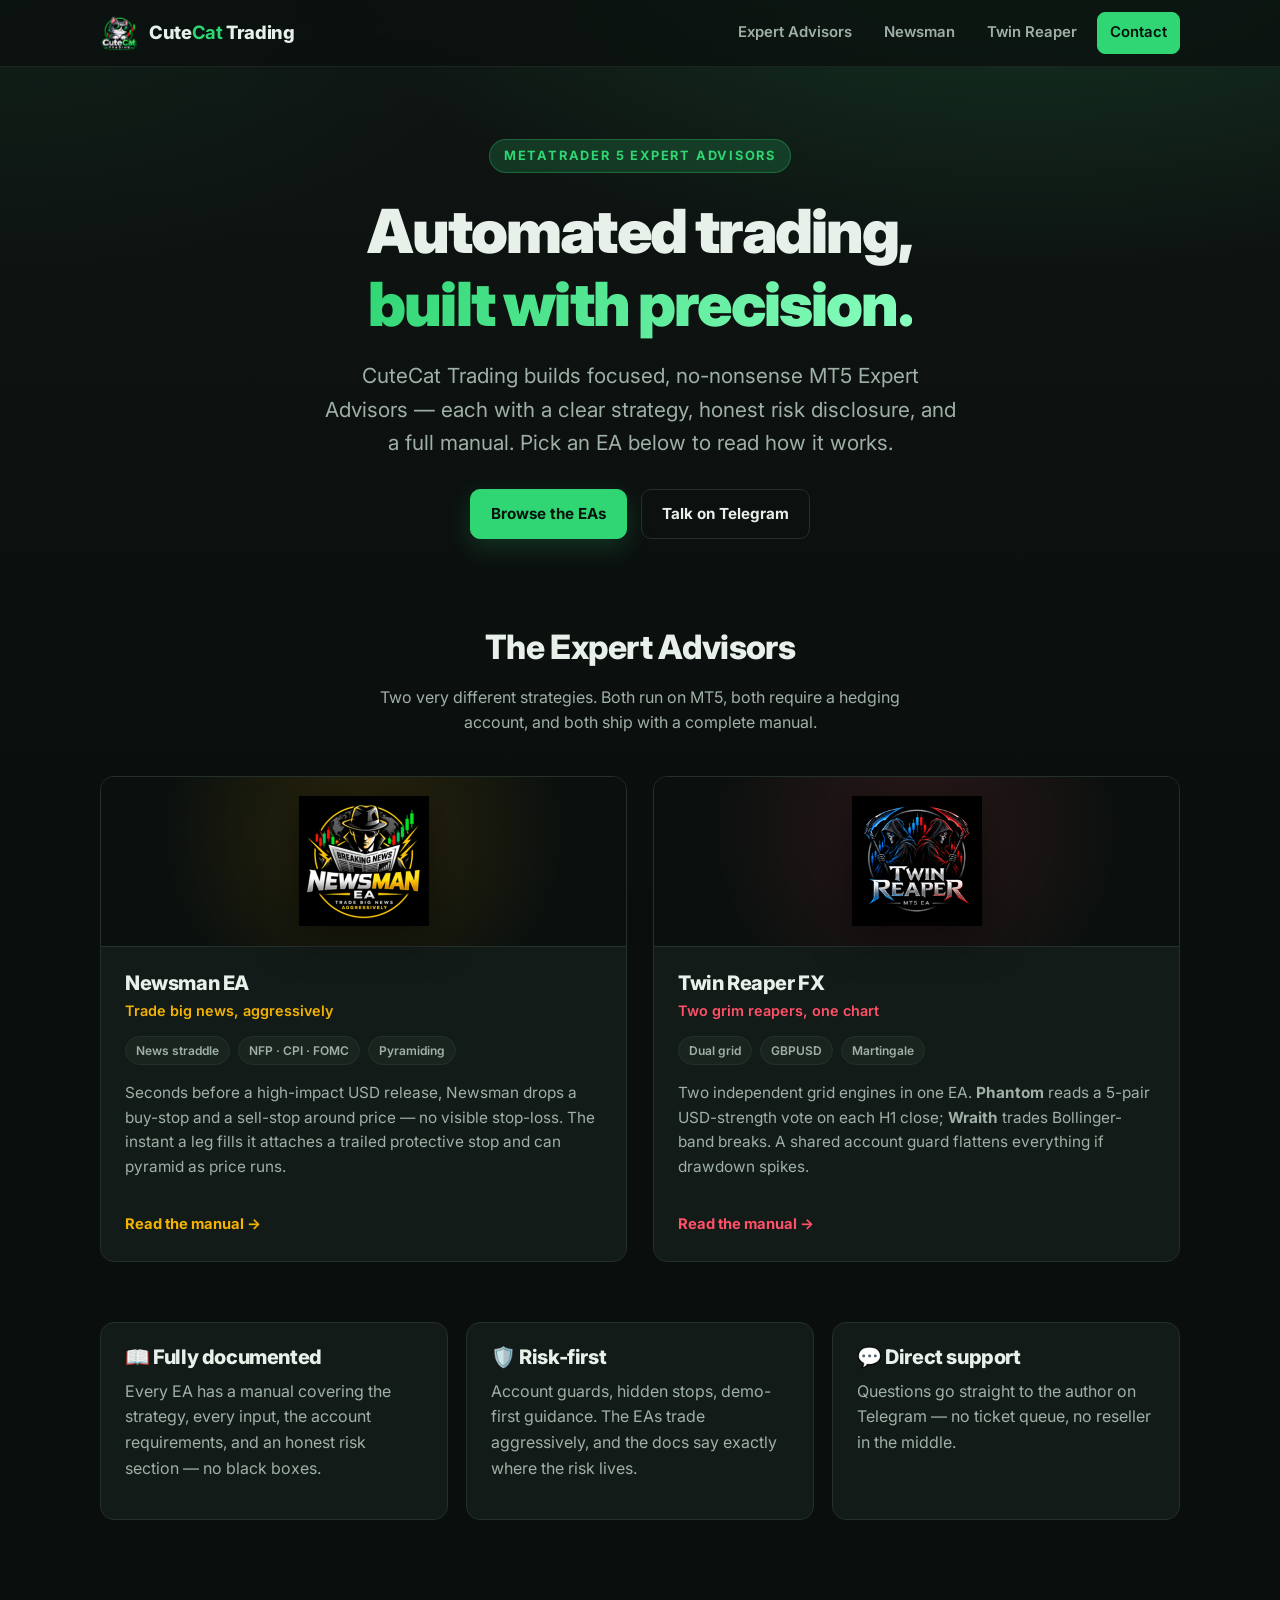
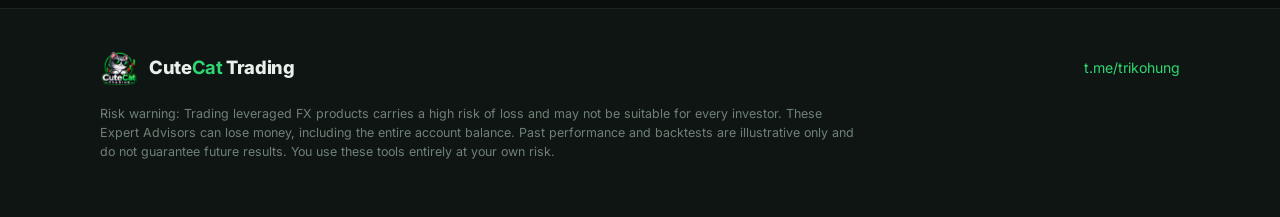
==== index.html @ 803fbd7a "init" ====
<!doctype html>
<html lang="en">
<head>
  <meta charset="utf-8">
  <meta name="viewport" content="width=device-width, initial-scale=1">
  <title>CuteCat Trading — MT5 Expert Advisors</title>
  <meta name="description" content="CuteCat Trading builds MetaTrader 5 Expert Advisors. Meet Newsman EA (news straddle) and Twin Reaper FX (dual grid engine).">
  <link rel="icon" href="assets/img/logo.png">
  <link rel="preconnect" href="https://fonts.googleapis.com">
  <link rel="preconnect" href="https://fonts.gstatic.com" crossorigin>
  <link href="https://fonts.googleapis.com/css2?family=Inter:wght@400;600;700;800;900&family=JetBrains+Mono:wght@400;600&display=swap" rel="stylesheet">
  <link rel="stylesheet" href="assets/css/styles.css">
</head>
<body>

  <header class="site-header">
    <div class="container nav">
      <a class="brand" href="index.html">
        <img src="assets/img/logo.png" alt="CuteCat Trading logo">
        <span>Cute<b>Cat</b> Trading</span>
      </a>
      <nav class="nav-links">
        <a href="#eas">Expert Advisors</a>
        <a href="newsman.html">Newsman</a>
        <a href="twin-reaper.html">Twin Reaper</a>
        <a class="cta" href="https://t.me/trikohung" target="_blank" rel="noopener">Contact</a>
      </nav>
    </div>
  </header>

  <main>
    <!-- Hero -->
    <section class="hero">
      <div class="container">
        <span class="eyebrow">MetaTrader 5 Expert Advisors</span>
        <h1>Automated trading,<br><span class="grad">built with precision.</span></h1>
        <p class="lead">
          CuteCat Trading builds focused, no-nonsense MT5 Expert Advisors — each with a
          clear strategy, honest risk disclosure, and a full manual. Pick an EA below to
          read how it works.
        </p>
        <div class="hero-actions">
          <a class="btn btn-primary" href="#eas">Browse the EAs</a>
          <a class="btn btn-ghost" href="https://t.me/trikohung" target="_blank" rel="noopener">Talk on Telegram</a>
        </div>
      </div>
    </section>

    <!-- EA grid -->
    <section class="section" id="eas">
      <div class="container">
        <div class="section-head">
          <h2>The Expert Advisors</h2>
          <p>Two very different strategies. Both run on MT5, both require a hedging account, and both ship with a complete manual.</p>
        </div>

        <div class="ea-grid">

          <!-- Newsman -->
          <a class="ea-card" href="newsman.html" style="--card-accent:#f5b301; --card-glow:rgba(245,179,1,0.14);">
            <div class="card-banner">
              <img src="assets/img/newsman.png" alt="Newsman EA emblem">
            </div>
            <div class="card-body">
              <h3>Newsman EA</h3>
              <div class="tagline" style="color:#f5b301;">Trade big news, aggressively</div>
              <div class="pill-row">
                <span class="pill">News straddle</span>
                <span class="pill">NFP · CPI · FOMC</span>
                <span class="pill">Pyramiding</span>
              </div>
              <p class="desc">
                Seconds before a high-impact USD release, Newsman drops a buy-stop and a
                sell-stop around price — no visible stop-loss. The instant a leg fills it
                attaches a trailed protective stop and can pyramid as price runs.
              </p>
              <div class="card-foot">
                <span class="read-more" style="color:#f5b301;">Read the manual →</span>
              </div>
            </div>
          </a>

          <!-- Twin Reaper -->
          <a class="ea-card" href="twin-reaper.html" style="--card-accent:#ff5168; --card-glow:rgba(255,81,104,0.14);">
            <div class="card-banner">
              <img src="assets/img/twin-reaper.png" alt="Twin Reaper FX emblem">
            </div>
            <div class="card-body">
              <h3>Twin Reaper FX</h3>
              <div class="tagline" style="color:#ff5168;">Two grim reapers, one chart</div>
              <div class="pill-row">
                <span class="pill">Dual grid</span>
                <span class="pill">GBPUSD</span>
                <span class="pill">Martingale</span>
              </div>
              <p class="desc">
                Two independent grid engines in one EA. <b>Phantom</b> reads a 5-pair
                USD-strength vote on each H1 close; <b>Wraith</b> trades Bollinger-band
                breaks. A shared account guard flattens everything if drawdown spikes.
              </p>
              <div class="card-foot">
                <span class="read-more" style="color:#ff5168;">Read the manual →</span>
              </div>
            </div>
          </a>

        </div>
      </div>
    </section>

    <!-- Why -->
    <section class="section" style="padding-top:12px;">
      <div class="container">
        <div class="grid-3">
          <div class="card">
            <h3>📖 Fully documented</h3>
            <p class="muted">Every EA has a manual covering the strategy, every input, the account requirements, and an honest risk section — no black boxes.</p>
          </div>
          <div class="card">
            <h3>🛡️ Risk-first</h3>
            <p class="muted">Account guards, hidden stops, demo-first guidance. The EAs trade aggressively, and the docs say exactly where the risk lives.</p>
          </div>
          <div class="card">
            <h3>💬 Direct support</h3>
            <p class="muted">Questions go straight to the author on Telegram — no ticket queue, no reseller in the middle.</p>
          </div>
        </div>
      </div>
    </section>
  </main>

  <footer class="site-footer">
    <div class="container">
      <div class="footer-inner">
        <a class="brand" href="index.html">
          <img src="assets/img/logo.png" alt="CuteCat Trading logo">
          <span>Cute<b>Cat</b> Trading</span>
        </a>
        <div class="muted">
          <a href="https://t.me/trikohung" target="_blank" rel="noopener">t.me/trikohung</a>
        </div>
      </div>
      <p class="footer-disclaimer">
        Risk warning: Trading leveraged FX products carries a high risk of loss and may not be
        suitable for every investor. These Expert Advisors can lose money, including the entire
        account balance. Past performance and backtests are illustrative only and do not
        guarantee future results. You use these tools entirely at your own risk.
      </p>
    </div>
  </footer>

</body>
</html>
---- assets/css/styles.css ----
/* =========================================================================
   CuteCat Trading — shared styles for the landing page and EA manuals.
   Dark theme, green brand accent. Per-page accents are set via --accent
   on the <body> (gold for Newsman, crimson for Twin Reaper).
   ========================================================================= */

:root {
  --bg:            #0a0e0d;
  --bg-2:          #0f1513;
  --surface:       #131b18;
  --surface-2:     #1a241f;
  --border:        #243029;
  --border-soft:   #1b241f;

  --text:          #e8f0ea;
  --text-dim:      #9fb0a6;
  --text-faint:    #6f8177;

  --brand:         #2fd673;
  --brand-dim:     #1f9d53;
  --brand-glow:    rgba(47, 214, 115, 0.18);

  --danger:        #e23b4e;
  --warn:          #f5b301;
  --up:            #2fd673;
  --down:          #e23b4e;

  /* default page accent = brand green; overridden per EA page */
  --accent:        var(--brand);
  --accent-dim:    var(--brand-dim);
  --accent-glow:   var(--brand-glow);

  --radius:        14px;
  --radius-sm:     9px;
  --maxw:          1120px;
  --shadow:        0 10px 40px rgba(0, 0, 0, 0.45);

  --font: "Inter", -apple-system, BlinkMacSystemFont, "Segoe UI", Roboto, Helvetica, Arial, sans-serif;
  --mono: "JetBrains Mono", ui-monospace, "SF Mono", Menlo, Consolas, monospace;
}

/* Per-page accent themes */
body[data-ea="newsman"]     { --accent: #f5b301; --accent-dim: #c48c00; --accent-glow: rgba(245, 179, 1, 0.16); }
body[data-ea="twin-reaper"] { --accent: #ff5168; --accent-dim: #c22f42; --accent-glow: rgba(255, 81, 104, 0.16); }

* { box-sizing: border-box; }

html { scroll-behavior: smooth; }

body {
  margin: 0;
  font-family: var(--font);
  color: var(--text);
  background: var(--bg);
  line-height: 1.6;
  -webkit-font-smoothing: antialiased;
  text-rendering: optimizeLegibility;
}

/* Subtle candlestick-grid backdrop */
body::before {
  content: "";
  position: fixed;
  inset: 0;
  z-index: -1;
  background:
    radial-gradient(1200px 600px at 80% -10%, var(--accent-glow), transparent 60%),
    radial-gradient(900px 500px at 0% 0%, rgba(47,214,115,0.06), transparent 55%),
    linear-gradient(180deg, var(--bg-2), var(--bg));
}

a { color: var(--accent); text-decoration: none; }
a:hover { text-decoration: underline; }

img { max-width: 100%; display: block; }

h1, h2, h3, h4 { line-height: 1.2; margin: 0 0 0.5em; font-weight: 800; letter-spacing: -0.02em; }
h2 { font-size: clamp(1.5rem, 3vw, 2.1rem); }
h3 { font-size: 1.25rem; }
p  { margin: 0 0 1rem; }

.container { max-width: var(--maxw); margin: 0 auto; padding: 0 20px; }

.accent { color: var(--accent); }
.muted  { color: var(--text-dim); }
.mono   { font-family: var(--mono); }

/* ---------- Header / nav ---------- */
.site-header {
  position: sticky;
  top: 0;
  z-index: 50;
  backdrop-filter: blur(12px);
  background: rgba(10, 14, 13, 0.72);
  border-bottom: 1px solid var(--border-soft);
}
.nav {
  display: flex;
  align-items: center;
  justify-content: space-between;
  height: 66px;
}
.brand {
  display: flex;
  align-items: center;
  gap: 11px;
  font-weight: 800;
  font-size: 1.15rem;
  color: var(--text);
  letter-spacing: -0.02em;
}
.brand:hover { text-decoration: none; }
.brand img { width: 38px; height: 38px; border-radius: 9px; }
.brand span b { color: var(--brand); }
.nav-links { display: flex; align-items: center; gap: 8px; }
.nav-links a {
  color: var(--text-dim);
  font-weight: 600;
  font-size: 0.93rem;
  padding: 8px 12px;
  border-radius: 8px;
}
.nav-links a:hover { color: var(--text); background: var(--surface); text-decoration: none; }
.nav-links a.cta {
  color: #06130c;
  background: var(--brand);
  border: 1px solid var(--brand);
}
.nav-links a.cta:hover { background: #3ee884; color: #06130c; }

/* ---------- Buttons ---------- */
.btn {
  display: inline-flex;
  align-items: center;
  gap: 8px;
  font-weight: 700;
  font-size: 0.95rem;
  padding: 12px 20px;
  border-radius: 10px;
  border: 1px solid var(--accent);
  cursor: pointer;
  transition: transform .12s ease, box-shadow .12s ease, background .12s ease;
}
.btn:hover { text-decoration: none; transform: translateY(-1px); }
.btn-primary {
  background: var(--accent);
  color: #06130c;
  box-shadow: 0 8px 24px var(--accent-glow);
}
.btn-primary:hover { box-shadow: 0 12px 30px var(--accent-glow); }
.btn-ghost {
  background: transparent;
  color: var(--text);
  border: 1px solid var(--border);
}
.btn-ghost:hover { border-color: var(--accent); color: var(--accent); }

/* ---------- Hero (landing) ---------- */
.hero { padding: 72px 0 40px; text-align: center; }
.hero .eyebrow {
  display: inline-block;
  font-size: 0.8rem;
  font-weight: 700;
  letter-spacing: 0.14em;
  text-transform: uppercase;
  color: var(--brand);
  background: var(--brand-glow);
  border: 1px solid rgba(47,214,115,0.3);
  padding: 6px 14px;
  border-radius: 999px;
  margin-bottom: 22px;
}
.hero h1 {
  font-size: clamp(2.2rem, 6vw, 3.8rem);
  font-weight: 900;
  letter-spacing: -0.03em;
  margin-bottom: 18px;
}
.hero h1 .grad {
  background: linear-gradient(120deg, var(--brand), #8affc0);
  -webkit-background-clip: text;
  background-clip: text;
  color: transparent;
}
.hero p.lead {
  font-size: clamp(1.05rem, 2.2vw, 1.3rem);
  color: var(--text-dim);
  max-width: 640px;
  margin: 0 auto 30px;
}
.hero-actions { display: flex; gap: 14px; justify-content: center; flex-wrap: wrap; }

/* ---------- EA cards ---------- */
.section { padding: 48px 0; }
.section-head { text-align: center; margin-bottom: 40px; }
.section-head p { color: var(--text-dim); max-width: 560px; margin: 0 auto; }

.ea-grid {
  display: grid;
  grid-template-columns: repeat(auto-fit, minmax(320px, 1fr));
  gap: 26px;
}
.ea-card {
  position: relative;
  display: flex;
  flex-direction: column;
  background: var(--surface);
  border: 1px solid var(--border);
  border-radius: var(--radius);
  overflow: hidden;
  transition: transform .15s ease, border-color .15s ease, box-shadow .15s ease;
}
.ea-card:hover {
  transform: translateY(-4px);
  border-color: var(--card-accent, var(--brand));
  box-shadow: var(--shadow);
  text-decoration: none;
}
.ea-card .card-banner {
  height: 170px;
  display: flex;
  align-items: center;
  justify-content: center;
  background: radial-gradient(circle at 50% 30%, var(--card-glow, rgba(47,214,115,0.12)), transparent 70%), #0b100e;
  border-bottom: 1px solid var(--border);
}
.ea-card .card-banner img { height: 130px; width: auto; filter: drop-shadow(0 8px 20px rgba(0,0,0,0.5)); }
.ea-card .card-body { padding: 24px; display: flex; flex-direction: column; flex: 1; }
.ea-card h3 { margin-bottom: 4px; color: var(--text); }
.ea-card .tagline { color: var(--card-accent, var(--brand)); font-weight: 600; font-size: 0.9rem; margin-bottom: 14px; }
.ea-card p.desc { color: var(--text-dim); font-size: 0.96rem; flex: 1; }
.ea-card .card-foot { display: flex; align-items: center; justify-content: space-between; margin-top: 18px; }
.ea-card .read-more { color: var(--card-accent, var(--brand)); font-weight: 700; font-size: 0.92rem; }
.ea-card:hover .read-more { text-decoration: underline; }

.pill-row { display: flex; flex-wrap: wrap; gap: 8px; margin-bottom: 16px; }
.pill {
  font-size: 0.75rem;
  font-weight: 600;
  color: var(--text-dim);
  background: var(--surface-2);
  border: 1px solid var(--border);
  padding: 4px 10px;
  border-radius: 999px;
}

/* ---------- EA detail hero ---------- */
.ea-hero {
  display: grid;
  grid-template-columns: 170px 1fr;
  gap: 32px;
  align-items: center;
  padding: 56px 0 36px;
}
.ea-hero .emblem {
  width: 170px; height: 170px;
  border-radius: 20px;
  background: radial-gradient(circle at 50% 35%, var(--accent-glow), transparent 70%), #0b100e;
  border: 1px solid var(--border);
  display: flex; align-items: center; justify-content: center;
  padding: 14px;
}
.ea-hero .emblem img { filter: drop-shadow(0 8px 22px rgba(0,0,0,0.55)); }
.ea-hero .eyebrow {
  font-size: 0.78rem; font-weight: 700; letter-spacing: 0.14em; text-transform: uppercase;
  color: var(--accent);
}
.ea-hero h1 { font-size: clamp(2rem, 5vw, 3.1rem); font-weight: 900; margin: 6px 0 10px; }
.ea-hero p.lead { color: var(--text-dim); font-size: 1.1rem; max-width: 620px; margin-bottom: 20px; }

/* ---------- Breadcrumb ---------- */
.crumb { font-size: 0.88rem; color: var(--text-faint); padding-top: 22px; }
.crumb a { color: var(--text-dim); }

/* ---------- Content layout ---------- */
.doc { padding: 20px 0 72px; }
.doc-grid { display: grid; grid-template-columns: 220px 1fr; gap: 48px; align-items: start; }
.toc {
  position: sticky;
  top: 90px;
  font-size: 0.9rem;
}
.toc .toc-title { text-transform: uppercase; letter-spacing: 0.1em; font-size: 0.72rem; color: var(--text-faint); font-weight: 700; margin-bottom: 12px; }
.toc a { display: block; color: var(--text-dim); padding: 6px 12px; border-left: 2px solid var(--border); border-radius: 0 6px 6px 0; }
.toc a:hover { color: var(--text); background: var(--surface); border-left-color: var(--accent); text-decoration: none; }

.doc-section { scroll-margin-top: 90px; margin-bottom: 44px; }
.doc-section > h2 {
  display: inline-flex; align-items: center; gap: 10px;
  padding-bottom: 8px; border-bottom: 2px solid var(--border);
  margin-bottom: 20px;
}
.doc-section h3 { margin-top: 28px; color: var(--text); }

/* ---------- Cards / callouts ---------- */
.card {
  background: var(--surface);
  border: 1px solid var(--border);
  border-radius: var(--radius);
  padding: 22px 24px;
}
.grid-2 { display: grid; grid-template-columns: 1fr 1fr; gap: 18px; }
.grid-3 { display: grid; grid-template-columns: repeat(3, 1fr); gap: 18px; }

.engine-card { border-top: 3px solid var(--accent); }
.engine-card .engine-name { display: flex; align-items: center; gap: 10px; font-weight: 800; font-size: 1.15rem; margin-bottom: 4px; }
.engine-card .engine-tag { color: var(--text-dim); font-size: 0.88rem; margin-bottom: 14px; }

.callout {
  display: flex;
  gap: 14px;
  border-radius: var(--radius);
  padding: 18px 20px;
  border: 1px solid var(--border);
  background: var(--surface);
  margin: 20px 0;
}
.callout .ico { font-size: 1.4rem; line-height: 1.3; flex-shrink: 0; }
.callout.info   { border-color: rgba(47,214,115,0.35);  background: rgba(47,214,115,0.06); }
.callout.warn   { border-color: rgba(245,179,1,0.4);    background: rgba(245,179,1,0.07); }
.callout.danger { border-color: rgba(226,59,78,0.45);   background: rgba(226,59,78,0.08); }
.callout h4 { margin: 0 0 6px; }
.callout p:last-child { margin-bottom: 0; }

/* ---------- Steps ---------- */
.steps { counter-reset: step; list-style: none; padding: 0; margin: 0; }
.steps li {
  position: relative;
  padding: 0 0 22px 52px;
  border-left: 2px solid var(--border);
  margin-left: 16px;
}
.steps li:last-child { border-left-color: transparent; padding-bottom: 0; }
.steps li::before {
  counter-increment: step;
  content: counter(step);
  position: absolute;
  left: -17px; top: -4px;
  width: 32px; height: 32px;
  display: flex; align-items: center; justify-content: center;
  background: var(--accent);
  color: #06130c;
  font-weight: 800;
  border-radius: 50%;
  font-size: 0.9rem;
}
.steps li h4 { margin: 2px 0 4px; }
.steps li p { color: var(--text-dim); margin: 0; }

/* ---------- Parameter tables ---------- */
.table-wrap { overflow-x: auto; border: 1px solid var(--border); border-radius: var(--radius); }
table { width: 100%; border-collapse: collapse; font-size: 0.93rem; }
thead th {
  text-align: left;
  background: var(--surface-2);
  color: var(--text);
  font-weight: 700;
  padding: 12px 16px;
  border-bottom: 1px solid var(--border);
  white-space: nowrap;
}
tbody td { padding: 12px 16px; border-bottom: 1px solid var(--border-soft); vertical-align: top; color: var(--text-dim); }
tbody tr:last-child td { border-bottom: none; }
tbody tr:hover td { background: rgba(255,255,255,0.015); }
td code, .param {
  font-family: var(--mono);
  font-size: 0.86rem;
  color: var(--text);
  background: var(--surface-2);
  padding: 2px 7px;
  border-radius: 6px;
  white-space: nowrap;
}
td .def { color: var(--accent); font-family: var(--mono); font-weight: 600; }

/* ---------- Stat tiles ---------- */
.stats { display: grid; grid-template-columns: repeat(auto-fit, minmax(150px, 1fr)); gap: 16px; }
.stat {
  background: var(--surface);
  border: 1px solid var(--border);
  border-radius: var(--radius);
  padding: 20px;
  text-align: center;
}
.stat .num { font-size: 2rem; font-weight: 900; color: var(--accent); letter-spacing: -0.02em; }
.stat .lbl { color: var(--text-dim); font-size: 0.85rem; margin-top: 4px; }

/* ---------- Figure ---------- */
figure { margin: 24px 0; }
figure img { border-radius: var(--radius); border: 1px solid var(--border); width: 100%; }
figcaption { color: var(--text-faint); font-size: 0.83rem; margin-top: 10px; text-align: center; }

/* ---------- Feature list ---------- */
.feature-list { list-style: none; padding: 0; margin: 0; }
.feature-list li { position: relative; padding: 8px 0 8px 30px; color: var(--text-dim); border-bottom: 1px solid var(--border-soft); }
.feature-list li:last-child { border-bottom: none; }
.feature-list li::before { content: "▸"; position: absolute; left: 6px; color: var(--accent); font-weight: 700; }
.feature-list li b { color: var(--text); }

/* ---------- Footer ---------- */
.site-footer {
  border-top: 1px solid var(--border-soft);
  background: var(--bg-2);
  padding: 40px 0;
  margin-top: 40px;
}
.footer-inner { display: flex; justify-content: space-between; align-items: center; flex-wrap: wrap; gap: 20px; }
.footer-inner .muted { font-size: 0.88rem; }
.footer-disclaimer { font-size: 0.78rem; color: var(--text-faint); margin-top: 18px; max-width: 760px; line-height: 1.5; }

/* ---------- Responsive ---------- */
@media (max-width: 860px) {
  .doc-grid { grid-template-columns: 1fr; }
  .toc { display: none; }
  .ea-hero { grid-template-columns: 1fr; text-align: center; padding-top: 32px; }
  .ea-hero .emblem { margin: 0 auto; }
  .grid-2, .grid-3 { grid-template-columns: 1fr; }
}
@media (max-width: 560px) {
  .nav-links a:not(.cta) { display: none; }
  .hero { padding-top: 48px; }
}
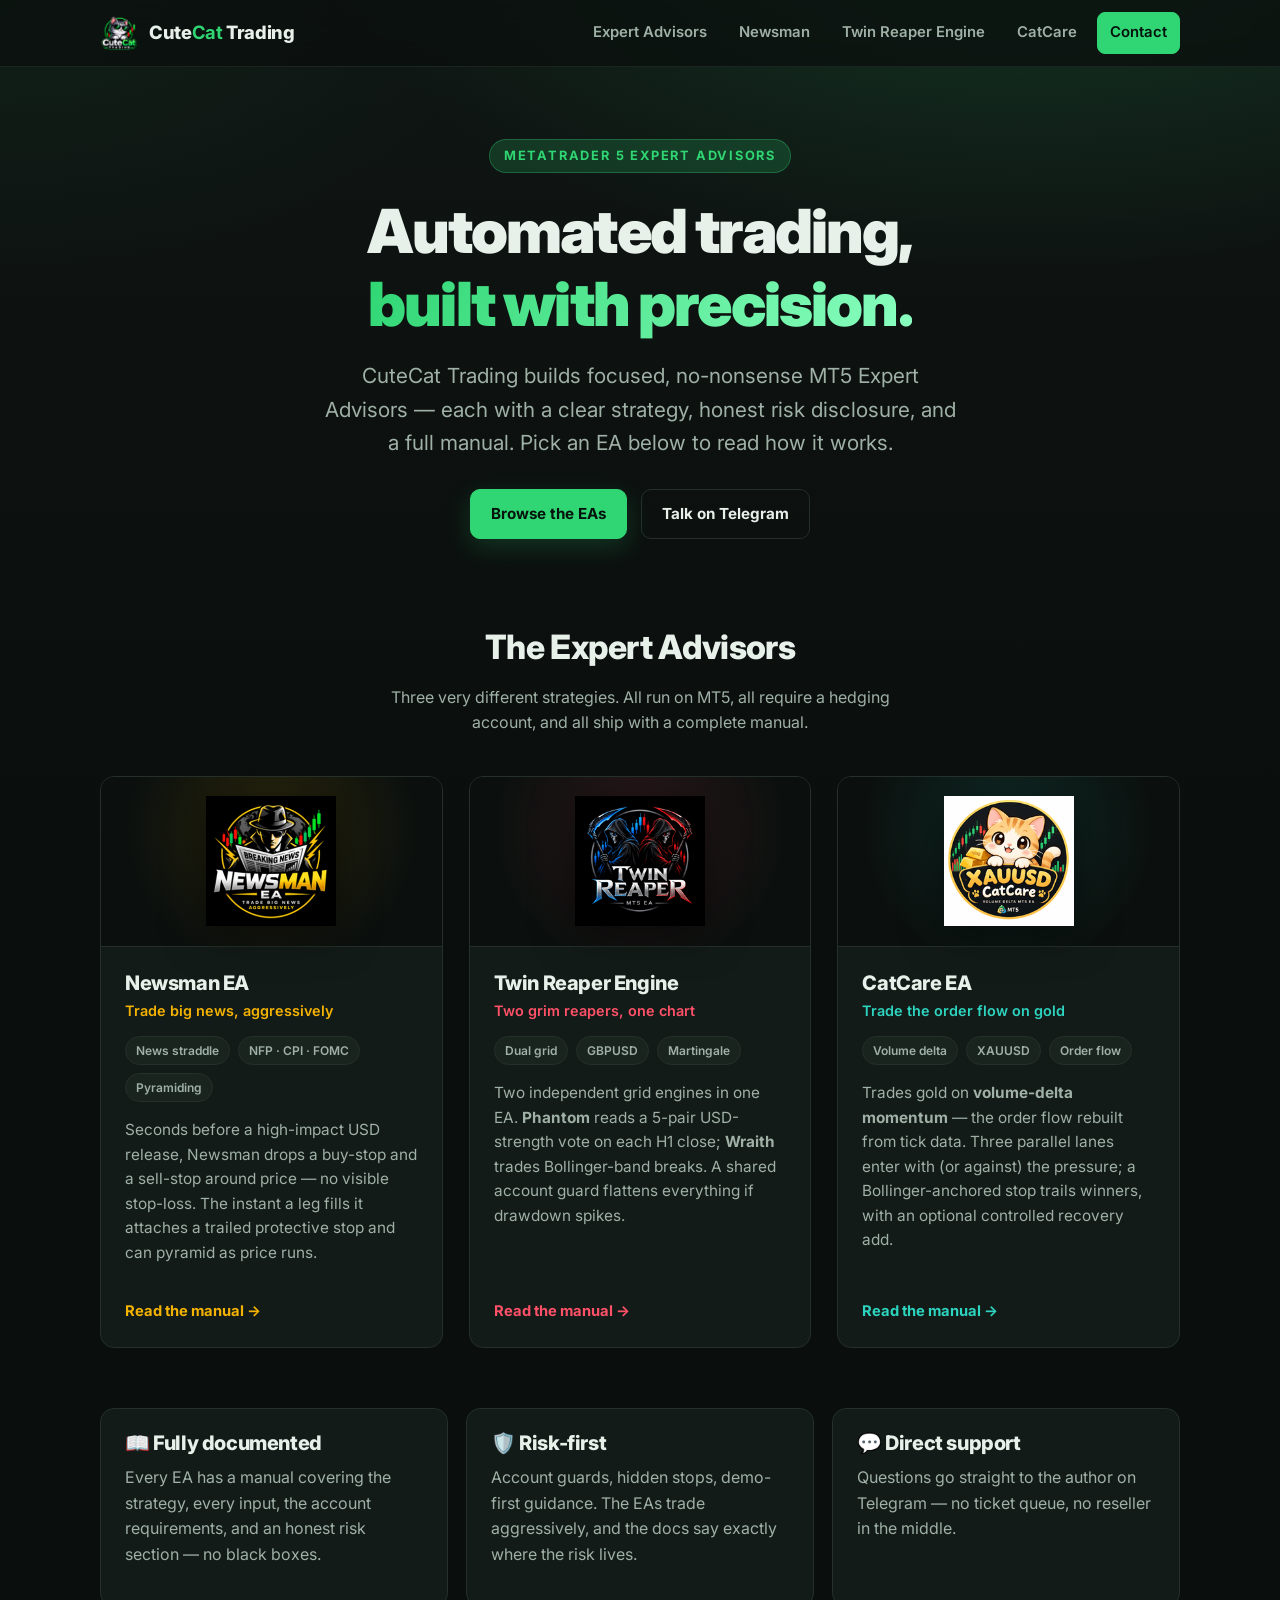
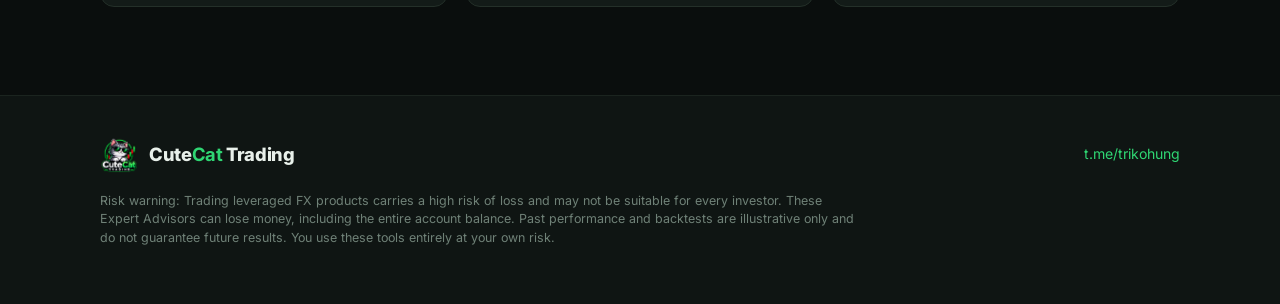
==== commit 8d5fcfcd: "Rename Twin Reaper FX to Twin Reaper Engine; add CatCare EA - Rebrand the paid dual-grid product to " ====
--- a/index.html
+++ b/index.html
@@ -4,7 +4,7 @@
   <meta charset="utf-8">
   <meta name="viewport" content="width=device-width, initial-scale=1">
   <title>CuteCat Trading — MT5 Expert Advisors</title>
-  <meta name="description" content="CuteCat Trading builds MetaTrader 5 Expert Advisors. Meet Newsman EA (news straddle) and Twin Reaper FX (dual grid engine).">
+  <meta name="description" content="CuteCat Trading builds MetaTrader 5 Expert Advisors. Meet Newsman EA (news straddle), Twin Reaper Engine (dual grid engine) and CatCare EA (gold order-flow momentum).">
   <link rel="icon" href="assets/img/logo.png">
   <link rel="preconnect" href="https://fonts.googleapis.com">
   <link rel="preconnect" href="https://fonts.gstatic.com" crossorigin>
@@ -22,7 +22,8 @@
       <nav class="nav-links">
         <a href="#eas">Expert Advisors</a>
         <a href="newsman.html">Newsman</a>
-        <a href="twin-reaper.html">Twin Reaper</a>
+        <a href="twin-reaper.html">Twin Reaper Engine</a>
+        <a href="catcare.html">CatCare</a>
         <a class="cta" href="https://t.me/trikohung" target="_blank" rel="noopener">Contact</a>
       </nav>
     </div>
@@ -51,7 +52,7 @@
       <div class="container">
         <div class="section-head">
           <h2>The Expert Advisors</h2>
-          <p>Two very different strategies. Both run on MT5, both require a hedging account, and both ship with a complete manual.</p>
+          <p>Three very different strategies. All run on MT5, all require a hedging account, and all ship with a complete manual.</p>
         </div>
 
         <div class="ea-grid">
@@ -80,13 +81,13 @@
             </div>
           </a>
 
-          <!-- Twin Reaper -->
+          <!-- Twin Reaper Engine -->
           <a class="ea-card" href="twin-reaper.html" style="--card-accent:#ff5168; --card-glow:rgba(255,81,104,0.14);">
             <div class="card-banner">
-              <img src="assets/img/twin-reaper.png" alt="Twin Reaper FX emblem">
+              <img src="assets/img/twin-reaper.png" alt="Twin Reaper Engine emblem">
             </div>
             <div class="card-body">
-              <h3>Twin Reaper FX</h3>
+              <h3>Twin Reaper Engine</h3>
               <div class="tagline" style="color:#ff5168;">Two grim reapers, one chart</div>
               <div class="pill-row">
                 <span class="pill">Dual grid</span>
@@ -100,6 +101,30 @@
               </p>
               <div class="card-foot">
                 <span class="read-more" style="color:#ff5168;">Read the manual →</span>
+              </div>
+            </div>
+          </a>
+
+          <!-- CatCare -->
+          <a class="ea-card" href="catcare.html" style="--card-accent:#2dd4bf; --card-glow:rgba(45,212,191,0.14);">
+            <div class="card-banner">
+              <img src="assets/img/catcare.png" alt="CatCare EA emblem">
+            </div>
+            <div class="card-body">
+              <h3>CatCare EA</h3>
+              <div class="tagline" style="color:#2dd4bf;">Trade the order flow on gold</div>
+              <div class="pill-row">
+                <span class="pill">Volume delta</span>
+                <span class="pill">XAUUSD</span>
+                <span class="pill">Order flow</span>
+              </div>
+              <p class="desc">
+                Trades gold on <b>volume-delta momentum</b> — the order flow rebuilt from tick
+                data. Three parallel lanes enter with (or against) the pressure; a Bollinger-anchored
+                stop trails winners, with an optional controlled recovery add.
+              </p>
+              <div class="card-foot">
+                <span class="read-more" style="color:#2dd4bf;">Read the manual →</span>
               </div>
             </div>
           </a>
--- a/assets/css/styles.css
+++ b/assets/css/styles.css
@@ -42,6 +42,7 @@
 /* Per-page accent themes */
 body[data-ea="newsman"]     { --accent: #f5b301; --accent-dim: #c48c00; --accent-glow: rgba(245, 179, 1, 0.16); }
 body[data-ea="twin-reaper"] { --accent: #ff5168; --accent-dim: #c22f42; --accent-glow: rgba(255, 81, 104, 0.16); }
+body[data-ea="catcare"]     { --accent: #2dd4bf; --accent-dim: #1a9c8e; --accent-glow: rgba(45, 212, 191, 0.16); }
 
 * { box-sizing: border-box; }
 
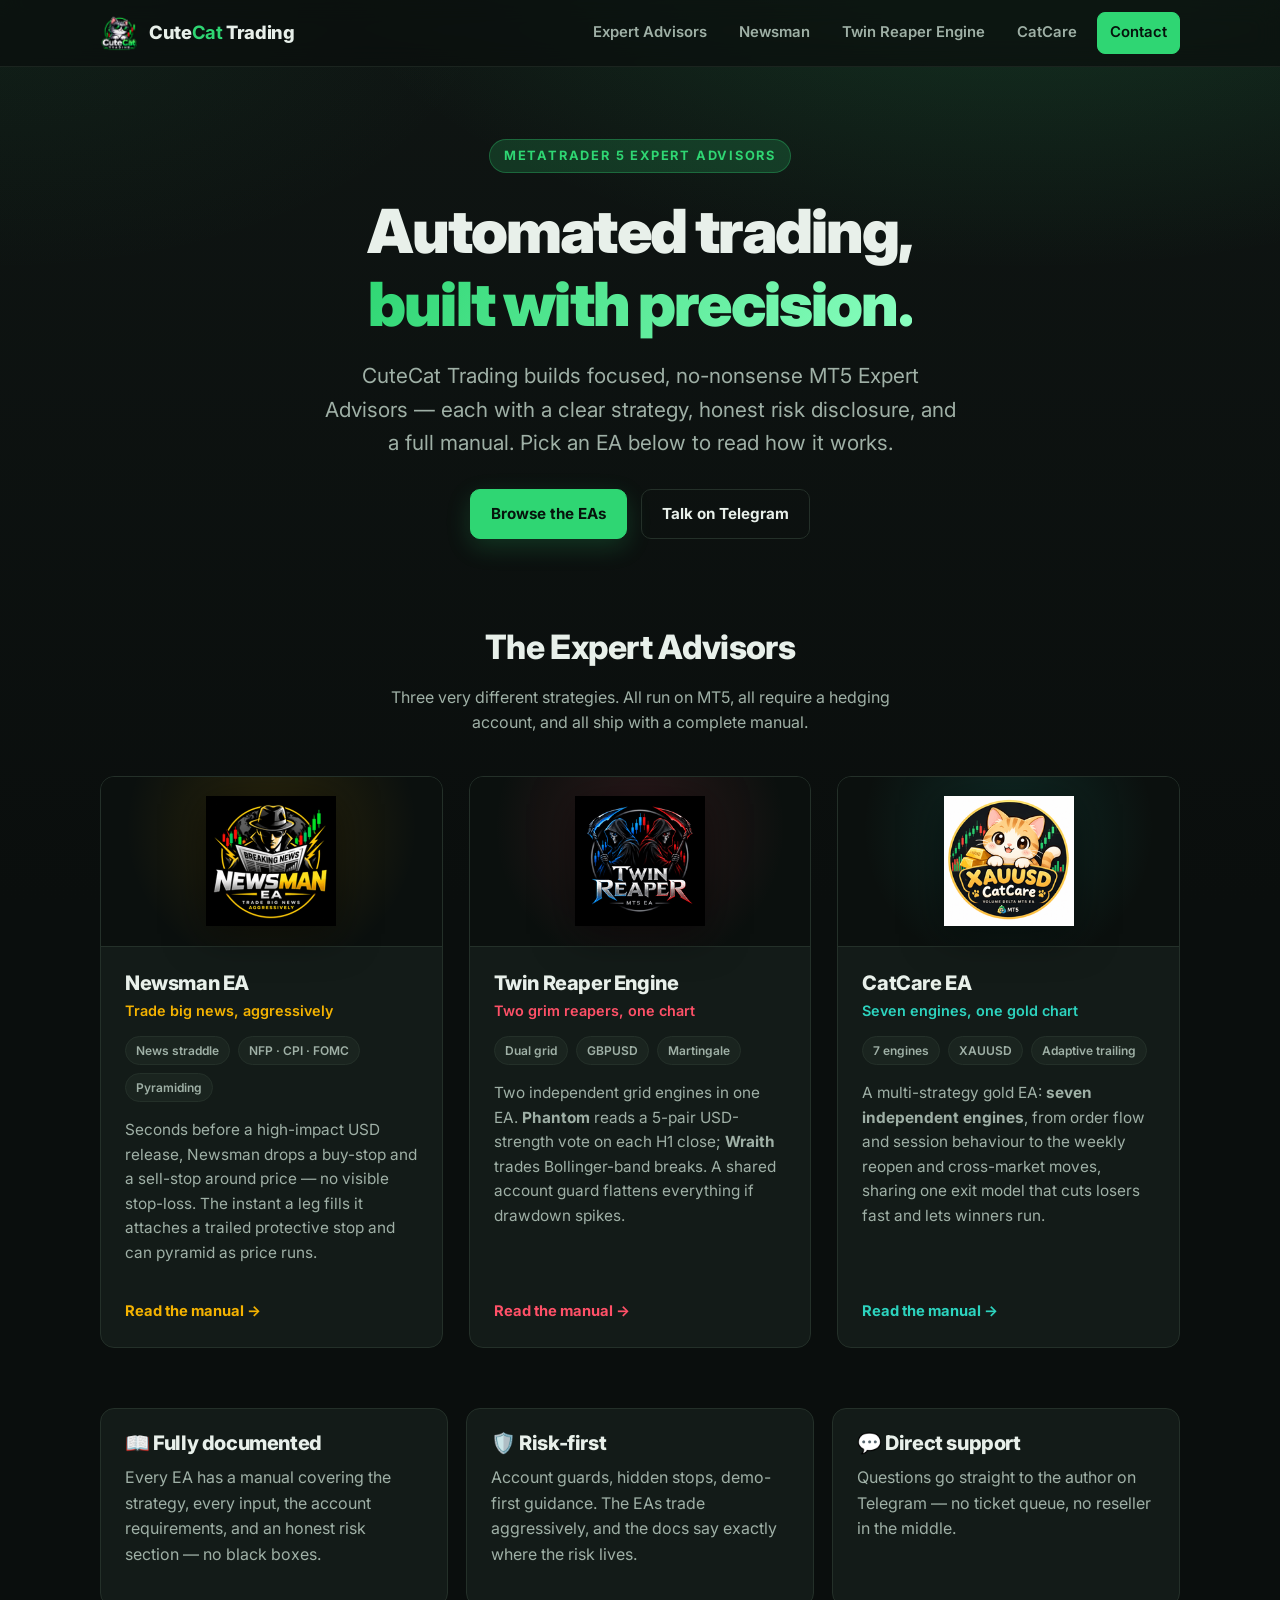
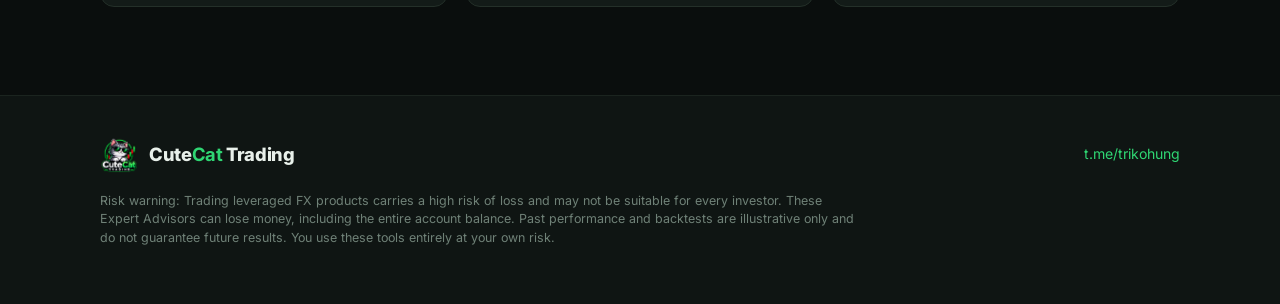
==== commit 17231b68: "docs(catcare): manual for v2.0 seven-engine EA Describe the seven cat-named engines by what they do," ====
--- a/index.html
+++ b/index.html
@@ -4,7 +4,7 @@
   <meta charset="utf-8">
   <meta name="viewport" content="width=device-width, initial-scale=1">
   <title>CuteCat Trading — MT5 Expert Advisors</title>
-  <meta name="description" content="CuteCat Trading builds MetaTrader 5 Expert Advisors. Meet Newsman EA (news straddle), Twin Reaper Engine (dual grid engine) and CatCare EA (gold order-flow momentum).">
+  <meta name="description" content="CuteCat Trading builds MetaTrader 5 Expert Advisors. Meet Newsman EA (news straddle), Twin Reaper Engine (dual grid engine) and CatCare EA (seven-engine gold strategy).">
   <link rel="icon" href="assets/img/logo.png">
   <link rel="preconnect" href="https://fonts.googleapis.com">
   <link rel="preconnect" href="https://fonts.gstatic.com" crossorigin>
@@ -112,16 +112,16 @@
             </div>
             <div class="card-body">
               <h3>CatCare EA</h3>
-              <div class="tagline" style="color:#2dd4bf;">Trade the order flow on gold</div>
+              <div class="tagline" style="color:#2dd4bf;">Seven engines, one gold chart</div>
               <div class="pill-row">
-                <span class="pill">Volume delta</span>
+                <span class="pill">7 engines</span>
                 <span class="pill">XAUUSD</span>
-                <span class="pill">Order flow</span>
+                <span class="pill">Adaptive trailing</span>
               </div>
               <p class="desc">
-                Trades gold on <b>volume-delta momentum</b> — the order flow rebuilt from tick
-                data. Three parallel lanes enter with (or against) the pressure; a Bollinger-anchored
-                stop trails winners, with an optional controlled recovery add.
+                A multi-strategy gold EA: <b>seven independent engines</b>, from order flow and session
+                behaviour to the weekly reopen and cross-market moves, sharing one exit model that cuts
+                losers fast and lets winners run.
               </p>
               <div class="card-foot">
                 <span class="read-more" style="color:#2dd4bf;">Read the manual →</span>
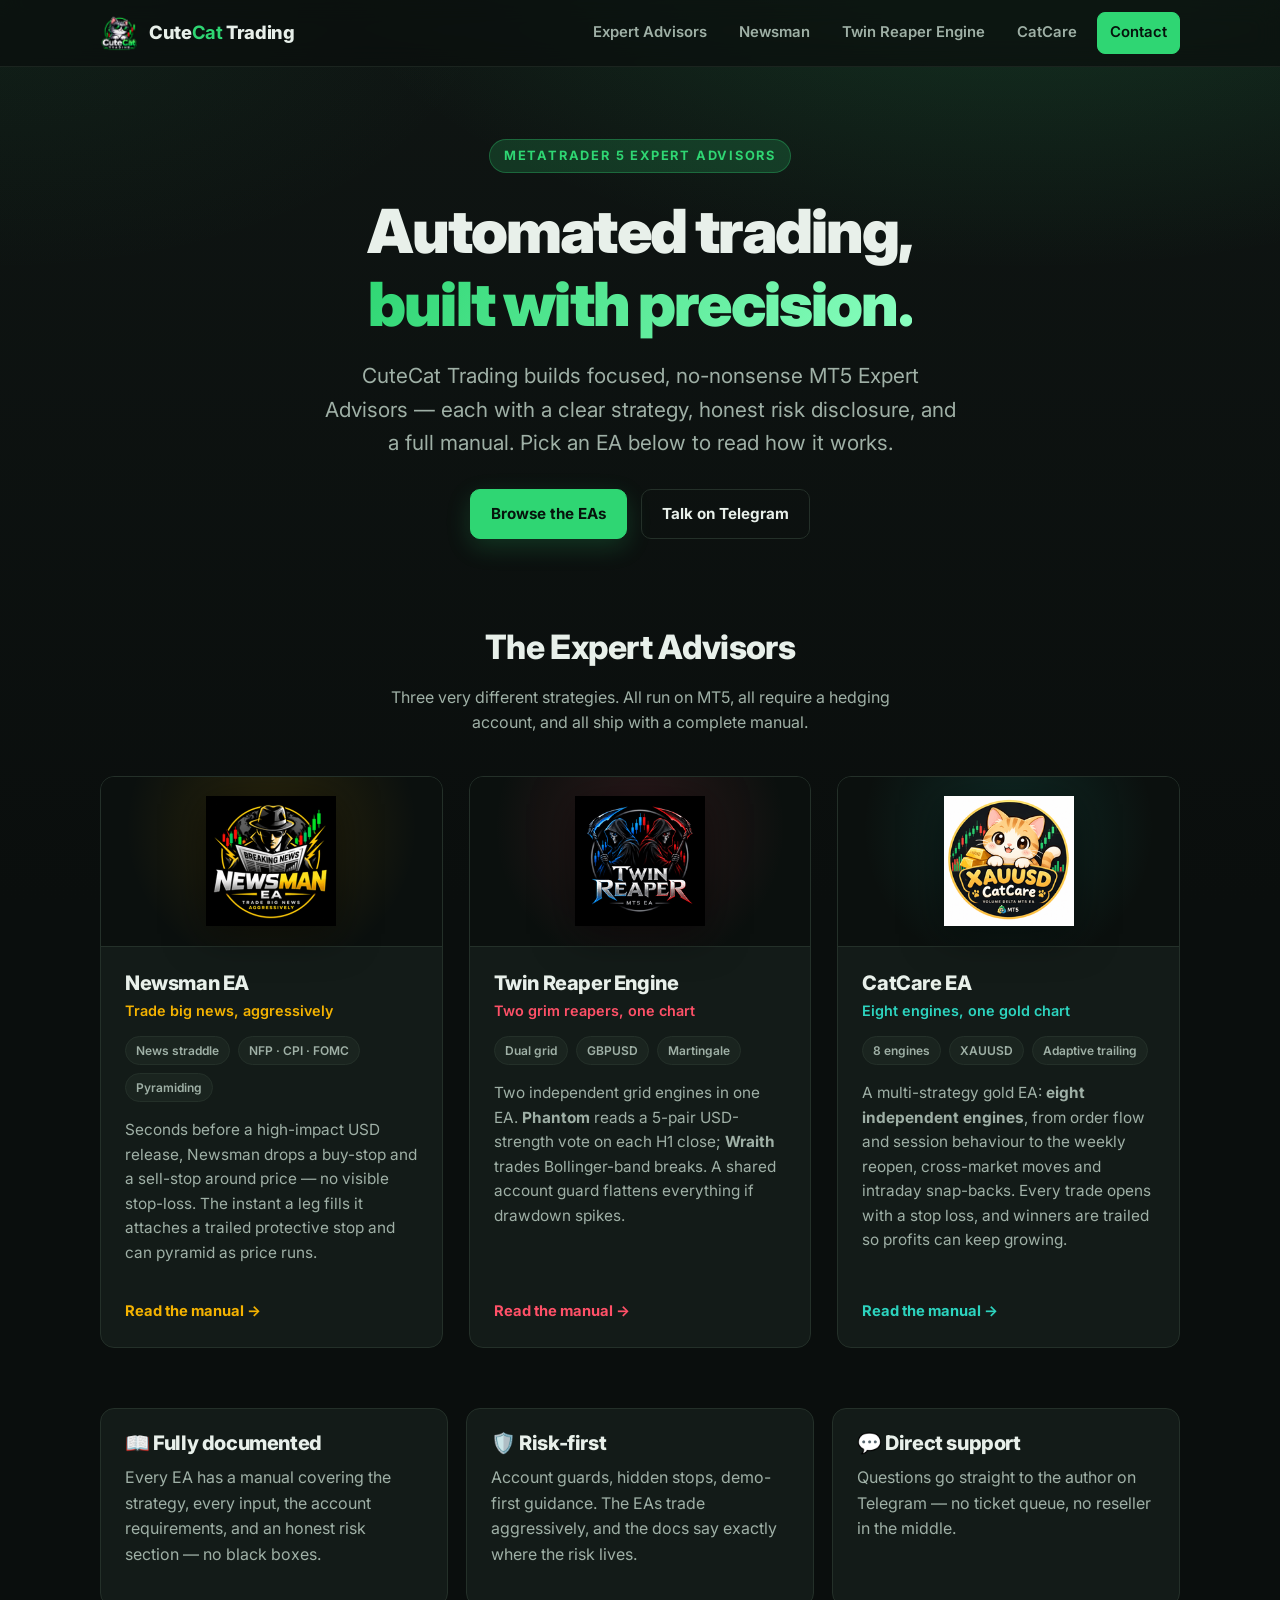
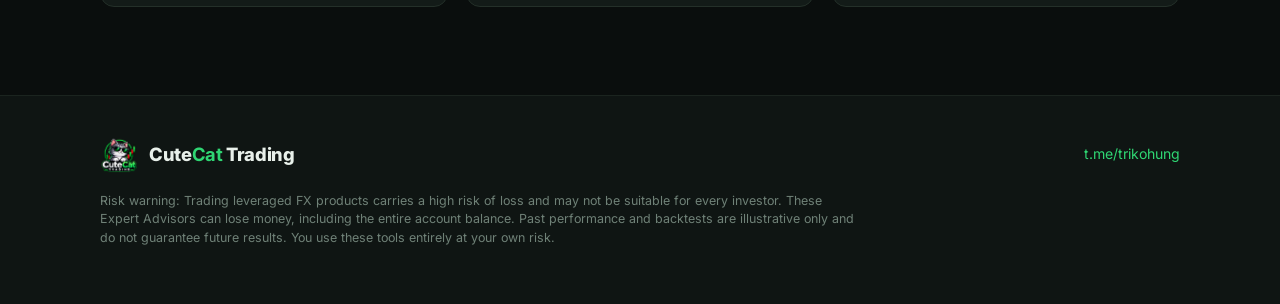
==== commit fbace617: "docs(catcare): manual for v2.9 Eight engines: add Doraemon (intraday snap-back, off by default); rec" ====
--- a/index.html
+++ b/index.html
@@ -4,7 +4,7 @@
   <meta charset="utf-8">
   <meta name="viewport" content="width=device-width, initial-scale=1">
   <title>CuteCat Trading — MT5 Expert Advisors</title>
-  <meta name="description" content="CuteCat Trading builds MetaTrader 5 Expert Advisors. Meet Newsman EA (news straddle), Twin Reaper Engine (dual grid engine) and CatCare EA (seven-engine gold strategy).">
+  <meta name="description" content="CuteCat Trading builds MetaTrader 5 Expert Advisors. Meet Newsman EA (news straddle), Twin Reaper Engine (dual grid engine) and CatCare EA (eight-engine gold strategy).">
   <link rel="icon" href="assets/img/logo.png">
   <link rel="preconnect" href="https://fonts.googleapis.com">
   <link rel="preconnect" href="https://fonts.gstatic.com" crossorigin>
@@ -112,16 +112,16 @@
             </div>
             <div class="card-body">
               <h3>CatCare EA</h3>
-              <div class="tagline" style="color:#2dd4bf;">Seven engines, one gold chart</div>
+              <div class="tagline" style="color:#2dd4bf;">Eight engines, one gold chart</div>
               <div class="pill-row">
-                <span class="pill">7 engines</span>
+                <span class="pill">8 engines</span>
                 <span class="pill">XAUUSD</span>
                 <span class="pill">Adaptive trailing</span>
               </div>
               <p class="desc">
-                A multi-strategy gold EA: <b>seven independent engines</b>, from order flow and session
-                behaviour to the weekly reopen and cross-market moves, sharing one exit model that cuts
-                losers fast and lets winners run.
+                A multi-strategy gold EA: <b>eight independent engines</b>, from order flow and session
+                behaviour to the weekly reopen, cross-market moves and intraday snap-backs. Every trade
+                opens with a stop loss, and winners are trailed so profits can keep growing.
               </p>
               <div class="card-foot">
                 <span class="read-more" style="color:#2dd4bf;">Read the manual →</span>
